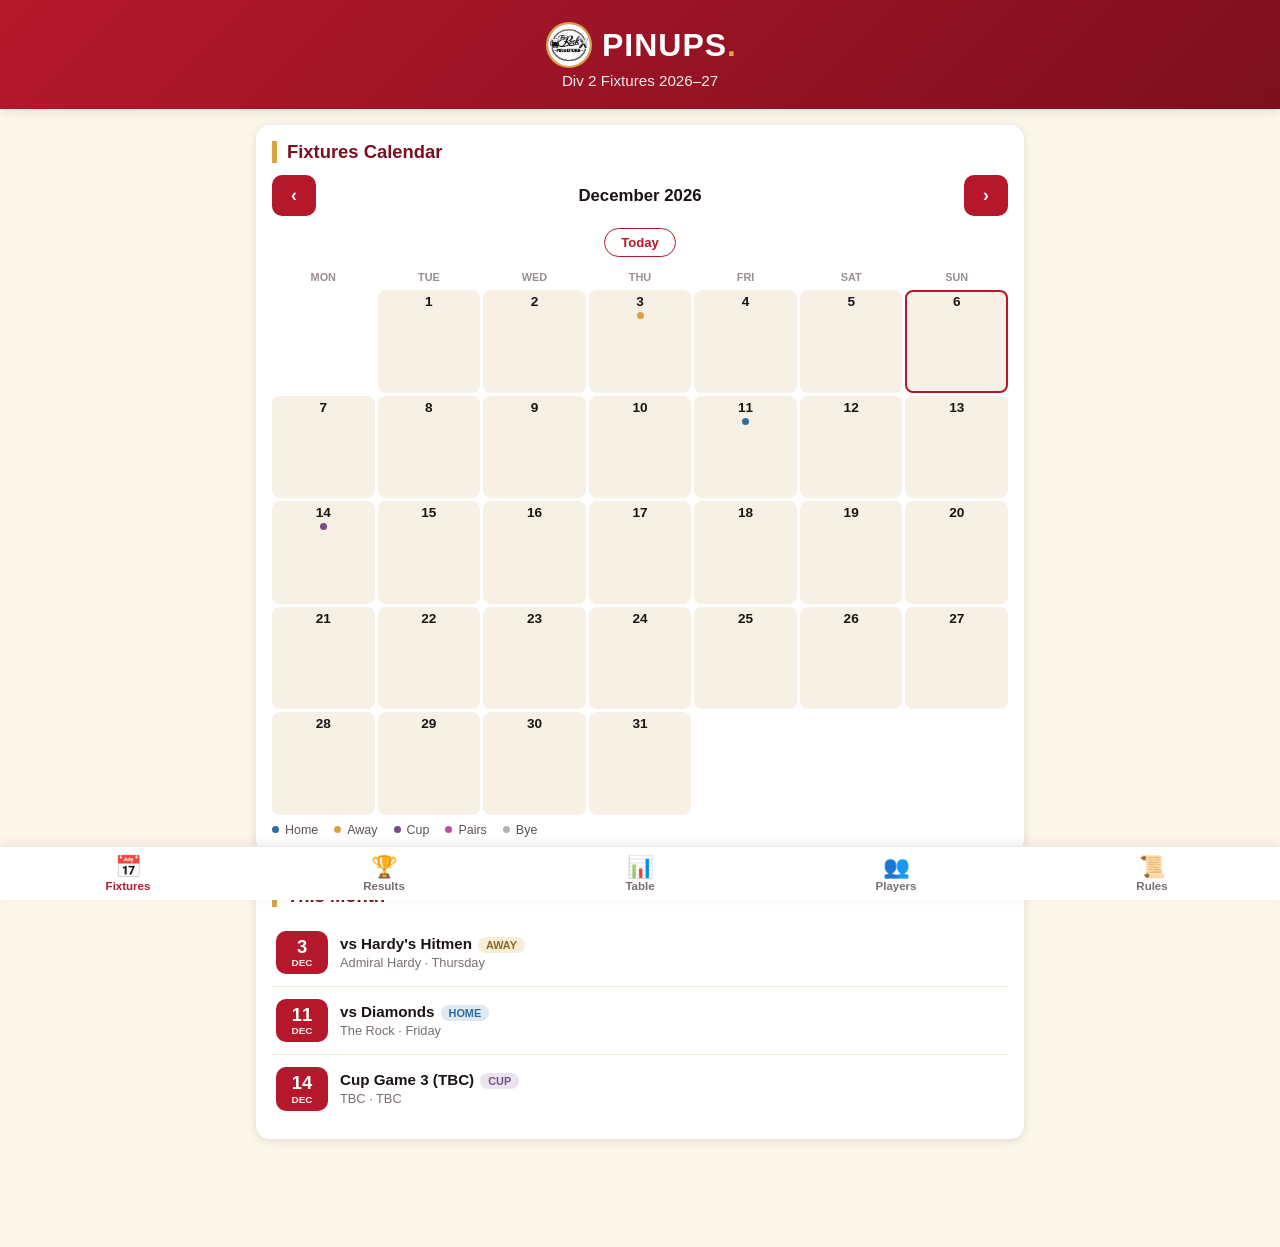
==== index.html @ 0aea56c9 "Revert: Pinups scored 457 for 13 Nov match, won by 15" ====
<!DOCTYPE html>
<html lang="en">
<head>
<meta charset="UTF-8" />
<meta name="viewport" content="width=device-width, initial-scale=1, viewport-fit=cover" />
<title>Pinups — Fixtures</title>
<link rel="stylesheet" href="assets/css/style.css?v=1" />
<link rel="icon" href="assets/img/favicon-32.png" sizes="32x32" />
<link rel="icon" href="assets/img/favicon-192.png" sizes="192x192" />
<link rel="apple-touch-icon" href="assets/img/favicon-180.png" />
<link rel="shortcut icon" href="assets/img/favicon.ico" />
</head>
<body>

<header class="site-header">
  <div class="header-row">
    <img src="assets/img/logo.png" alt="The Rock Pub & Kitchen" class="site-logo" />
    <p class="brand">Pinups<span class="dot">.</span></p>
  </div>
  <p class="subtitle">Div 2 Fixtures 2026&ndash;27</p>
</header>

<main>
  <div class="card">
    <h2 class="section-title">Fixtures Calendar</h2>
    <div class="cal-nav">
      <button id="cal-prev" aria-label="Previous month">&#8249;</button>
      <div id="cal-month-label" class="cal-month-label">Month Year</div>
      <button id="cal-next" aria-label="Next month">&#8250;</button>
    </div>
    <button id="cal-today" class="cal-today-btn">Today</button>
    <div id="cal-grid" class="cal-grid"></div>
    <div class="legend">
      <span class="legend-item"><span class="dot home"></span> Home</span>
      <span class="legend-item"><span class="dot away"></span> Away</span>
      <span class="legend-item"><span class="dot cup"></span> Cup</span>
      <span class="legend-item"><span class="dot pairs"></span> Pairs</span>
      <span class="legend-item"><span class="dot bye"></span> Bye</span>
    </div>
  </div>

  <div class="card">
    <h2 class="section-title">This Month</h2>
    <div id="cal-agenda"></div>
  </div>
</main>

<nav class="tab-nav">
  <a href="index.html" class="active"><span class="icon">&#128197;</span>Fixtures</a>
  <a href="results.html"><span class="icon">&#127942;</span>Results</a>
  <a href="table.html"><span class="icon">&#128202;</span>Table</a>
  <a href="players.html"><span class="icon">&#128101;</span>Players</a>
  <a href="rules.html"><span class="icon">&#128220;</span>Rules</a>
</nav>

<script src="assets/js/fixtures-data.js?v=3"></script>
<script src="assets/js/results-data.js?v=15"></script>
<script src="assets/js/calendar.js?v=3"></script>
</body>
</html>
---- assets/css/style.css ----
:root {
  --pinups-red: #b5182b;
  --pinups-red-dark: #7d0f1e;
  --pinups-cream: #fdf6ea;
  --pinups-black: #1c1414;
  --pinups-gold: #d9a441;
  --pinups-blue: #2c6e9e;
  --pinups-purple: #7a4b8c;
  --radius: 14px;
  --shadow: 0 2px 10px rgba(28, 20, 20, 0.12);
}

* {
  box-sizing: border-box;
}

html {
  -webkit-text-size-adjust: 100%;
}

body {
  margin: 0;
  font-family: -apple-system, BlinkMacSystemFont, "Segoe UI", Roboto, Helvetica, Arial, sans-serif;
  background: var(--pinups-cream);
  color: var(--pinups-black);
  padding-bottom: 76px; /* space for bottom tab nav */
  -webkit-font-smoothing: antialiased;
}

a {
  color: inherit;
}

/* ---------- Header ---------- */
.site-header {
  background: linear-gradient(135deg, var(--pinups-red), var(--pinups-red-dark));
  color: #fff;
  padding: 22px 18px 20px;
  text-align: center;
  box-shadow: var(--shadow);
}

.site-header .header-row {
  display: flex;
  align-items: center;
  justify-content: center;
  gap: 10px;
}

.site-header .site-logo {
  width: 46px;
  height: 46px;
  border-radius: 50%;
  background: #fff;
  border: 2px solid var(--pinups-gold);
  object-fit: cover;
  flex-shrink: 0;
}

.site-header .brand {
  font-size: 2rem;
  font-weight: 800;
  letter-spacing: 1px;
  margin: 0;
  text-transform: uppercase;
}

.site-header .brand .dot {
  color: var(--pinups-gold);
}

.site-header .subtitle {
  margin: 4px 0 0;
  font-size: 0.95rem;
  opacity: 0.92;
  font-weight: 500;
}

/* ---------- Main content ---------- */
main {
  max-width: 720px;
  margin: 0 auto;
  padding: 16px;
}

.card {
  background: #fff;
  border-radius: var(--radius);
  box-shadow: var(--shadow);
  padding: 16px;
  margin-bottom: 16px;
}

h2.section-title {
  font-size: 1.15rem;
  margin: 0 0 12px;
  color: var(--pinups-red-dark);
  border-left: 5px solid var(--pinups-gold);
  padding-left: 10px;
}

/* ---------- Bottom tab nav ---------- */
.tab-nav {
  position: fixed;
  bottom: 0;
  left: 0;
  right: 0;
  display: flex;
  background: #fff;
  border-top: 1px solid rgba(0, 0, 0, 0.08);
  box-shadow: 0 -2px 10px rgba(0, 0, 0, 0.08);
  z-index: 50;
  padding-bottom: env(safe-area-inset-bottom, 0);
}

.tab-nav a {
  flex: 1;
  text-align: center;
  text-decoration: none;
  color: #7a6f6f;
  font-size: 0.72rem;
  font-weight: 600;
  padding: 9px 4px 8px;
  display: flex;
  flex-direction: column;
  align-items: center;
  gap: 2px;
}

.tab-nav a .icon {
  font-size: 1.35rem;
  line-height: 1;
}

.tab-nav a.active {
  color: var(--pinups-red);
}

/* ---------- Calendar ---------- */
.cal-nav {
  display: flex;
  align-items: center;
  justify-content: space-between;
  margin-bottom: 12px;
}

.cal-nav button {
  background: var(--pinups-red);
  color: #fff;
  border: none;
  border-radius: 10px;
  padding: 10px 16px;
  font-size: 1.1rem;
  font-weight: 700;
  min-width: 44px;
}

.cal-nav .cal-month-label {
  font-weight: 800;
  font-size: 1.05rem;
  color: var(--pinups-black);
  text-align: center;
}

.cal-today-btn {
  display: block;
  margin: 0 auto 14px;
  background: none;
  border: 1.5px solid var(--pinups-red);
  color: var(--pinups-red);
  border-radius: 20px;
  padding: 6px 16px;
  font-size: 0.82rem;
  font-weight: 700;
}

.cal-grid {
  display: grid;
  grid-template-columns: repeat(7, 1fr);
  gap: 3px;
  margin-bottom: 6px;
}

.cal-weekday {
  text-align: center;
  font-size: 0.68rem;
  font-weight: 700;
  color: #9a8f8f;
  padding-bottom: 4px;
  text-transform: uppercase;
}

.cal-day {
  aspect-ratio: 1 / 1;
  border-radius: 8px;
  background: #f7f0e4;
  display: flex;
  flex-direction: column;
  align-items: center;
  justify-content: flex-start;
  padding-top: 4px;
  font-size: 0.78rem;
  font-weight: 600;
  color: var(--pinups-black);
  position: relative;
}

.cal-day.empty {
  background: transparent;
}

.cal-day.today {
  outline: 2px solid var(--pinups-red);
  outline-offset: -2px;
}

.cal-day .dots {
  display: flex;
  gap: 2px;
  margin-top: 3px;
  flex-wrap: wrap;
  justify-content: center;
}

.dot {
  width: 7px;
  height: 7px;
  border-radius: 50%;
  display: inline-block;
}

.dot.home { background: var(--pinups-blue); }
.dot.away { background: var(--pinups-gold); }
.dot.cup { background: var(--pinups-purple); }
.dot.pairs { background: #c04fa0; }
.dot.bye { background: #b7b0b0; }
.dot.played { opacity: 0.35; }

.legend {
  display: flex;
  flex-wrap: wrap;
  gap: 10px 16px;
  font-size: 0.78rem;
  margin-top: 8px;
  color: #5c5252;
}

.legend .legend-item {
  display: flex;
  align-items: center;
  gap: 6px;
}

/* ---------- Agenda list ---------- */
.agenda-item {
  display: flex;
  align-items: center;
  gap: 12px;
  padding: 12px 4px;
  border-bottom: 1px solid #f0e8d8;
}

.agenda-item:last-child {
  border-bottom: none;
}

.agenda-item.played {
  opacity: 0.55;
}

.agenda-item.played .agenda-date {
  background: #b7b0b0;
}

.agenda-item.played .agenda-title {
  text-decoration: line-through;
}

.agenda-date {
  width: 52px;
  flex-shrink: 0;
  text-align: center;
  background: var(--pinups-red);
  color: #fff;
  border-radius: 10px;
  padding: 6px 0;
}

.agenda-date .d {
  font-size: 1.15rem;
  font-weight: 800;
  line-height: 1.1;
}

.agenda-date .m {
  font-size: 0.62rem;
  text-transform: uppercase;
  font-weight: 700;
  opacity: 0.9;
}

.agenda-body {
  flex: 1;
  min-width: 0;
}

.agenda-title {
  font-weight: 700;
  font-size: 0.95rem;
  margin: 0 0 2px;
}

.agenda-meta {
  font-size: 0.8rem;
  color: #7a6f6f;
}

.badge {
  display: inline-block;
  font-size: 0.68rem;
  font-weight: 700;
  padding: 2px 8px;
  border-radius: 12px;
  text-transform: uppercase;
  margin-left: 6px;
}

.badge.home { background: rgba(44, 110, 158, 0.15); color: var(--pinups-blue); }
.badge.away { background: rgba(217, 164, 65, 0.2); color: #8a6a1f; }
.badge.cup { background: rgba(122, 75, 140, 0.15); color: var(--pinups-purple); }
.badge.pairs { background: rgba(192, 79, 160, 0.15); color: #a13b85; }
.badge.bye { background: rgba(0,0,0,0.08); color: #6c6262; }

.empty-month {
  text-align: center;
  color: #9a8f8f;
  padding: 24px 8px;
  font-size: 0.9rem;
}

/* ---------- Rules page ---------- */
.merv-banner {
  background: var(--pinups-black);
  color: var(--pinups-gold);
  border-radius: var(--radius);
  padding: 20px 16px;
  text-align: center;
  margin-bottom: 16px;
}

.merv-banner .merv-quote {
  font-size: 1.5rem;
  font-weight: 900;
  line-height: 1.25;
  text-transform: uppercase;
  margin: 0 0 14px;
}

.merv-banner img {
  width: 150px;
  height: 150px;
  object-fit: cover;
  border-radius: 50%;
  border: 4px solid var(--pinups-gold);
  display: block;
  margin: 0 auto;
}

.merv-banner .merv-caption {
  margin-top: 8px;
  font-size: 0.75rem;
  color: #d8c9a0;
  font-style: italic;
}

details.rule-section {
  border-bottom: 1px solid #f0e8d8;
  padding: 10px 2px;
}

details.rule-section:last-child {
  border-bottom: none;
}

details.rule-section > summary {
  font-weight: 700;
  cursor: pointer;
  color: var(--pinups-red-dark);
  list-style: none;
  display: flex;
  justify-content: space-between;
  align-items: center;
  padding: 4px 2px;
}

details.rule-section > summary::-webkit-details-marker {
  display: none;
}

details.rule-section > summary::after {
  content: "+";
  font-size: 1.3rem;
  color: var(--pinups-red);
  font-weight: 400;
}

details.rule-section[open] > summary::after {
  content: "\2212";
}

.rule-list {
  margin: 10px 0 4px;
  padding-left: 18px;
}

.rule-list li {
  margin-bottom: 10px;
  font-size: 0.92rem;
  line-height: 1.45;
}

/* ---------- Players page ---------- */
.players-grid {
  display: grid;
  grid-template-columns: repeat(2, 1fr);
  gap: 14px;
}

.player-card {
  background: #fff;
  border-radius: var(--radius);
  box-shadow: var(--shadow);
  padding: 14px 10px;
  text-align: center;
}

.player-avatar {
  width: 72px;
  height: 72px;
  border-radius: 50%;
  margin: 0 auto 10px;
  display: flex;
  align-items: center;
  justify-content: center;
  font-size: 1.4rem;
  font-weight: 800;
  color: #fff;
  background: linear-gradient(135deg, var(--pinups-red), var(--pinups-gold));
}

.player-avatar-photo {
  object-fit: cover;
  display: block;
}

.player-name {
  font-weight: 700;
  font-size: 0.95rem;
  margin: 0;
}

.player-title {
  display: inline-block;
  font-size: 0.65rem;
  font-weight: 700;
  text-transform: uppercase;
  letter-spacing: 0.3px;
  color: var(--pinups-red-dark);
  background: rgba(181, 24, 43, 0.1);
  border-radius: 10px;
  padding: 2px 8px;
  margin-top: 4px;
}

.player-role {
  font-size: 0.72rem;
  color: #9a8f8f;
  margin-top: 2px;
}

@media (min-width: 480px) {
  .players-grid {
    grid-template-columns: repeat(3, 1fr);
  }
}

/* ---------- Results empty state ---------- */
.empty-state {
  text-align: center;
  padding: 48px 16px;
}

.empty-state .emoji {
  font-size: 2.6rem;
  margin-bottom: 12px;
}

.empty-state p {
  color: #7a6f6f;
  font-size: 0.95rem;
}

/* ---------- Results match cards ---------- */
.result-meta {
  font-size: 0.75rem;
  color: #9a8f8f;
  text-align: center;
  margin-bottom: 10px;
}

.result-score-row {
  display: flex;
  align-items: center;
  justify-content: center;
  gap: 14px;
  margin-bottom: 16px;
}

.result-team {
  display: flex;
  align-items: baseline;
  gap: 8px;
  flex: 1;
}

.result-team:last-child {
  flex-direction: row-reverse;
}

.result-team-name {
  font-size: 0.85rem;
  font-weight: 700;
  color: var(--pinups-black);
}

.result-team-score {
  font-size: 1.8rem;
  font-weight: 800;
  color: var(--pinups-red-dark);
}

.result-badge {
  flex-shrink: 0;
  font-size: 0.68rem;
  font-weight: 800;
  text-transform: uppercase;
  padding: 4px 10px;
  border-radius: 12px;
  white-space: nowrap;
}

.result-badge.win { background: rgba(44, 158, 94, 0.15); color: #1e7a4c; }
.result-badge.loss { background: rgba(181, 24, 43, 0.12); color: var(--pinups-red-dark); }
.result-badge.draw { background: rgba(217, 164, 65, 0.2); color: #8a6a1f; }

.result-table-wrap {
  overflow-x: auto;
  -webkit-overflow-scrolling: touch;
}

.result-table {
  width: 100%;
  border-collapse: collapse;
  font-size: 0.82rem;
}

.result-table th,
.result-table td {
  padding: 8px 6px;
  text-align: center;
  border-bottom: 1px solid #f0e8d8;
  white-space: nowrap;
}

.result-table th:first-child,
.result-table td:first-child {
  text-align: left;
}

.result-table th {
  font-size: 0.68rem;
  text-transform: uppercase;
  color: #9a8f8f;
  font-weight: 700;
}

.result-table td:first-child {
  font-weight: 700;
}

.result-table tbody tr:last-child td {
  border-bottom: none;
}

/* ---------- League table ---------- */
.league-table tr.pinups-row td {
  background: rgba(181, 24, 43, 0.1);
  font-weight: 700;
  color: var(--pinups-red-dark);
}

.league-footnote {
  margin: 10px 2px 0;
  font-size: 0.75rem;
  color: #9a8f8f;
}

/* ---------- Clubs ---------- */
.club {
  padding: 10px 2px;
  border-bottom: 1px solid #f0e8d8;
}

.club:last-child {
  border-bottom: none;
}

.club-name {
  font-weight: 700;
  font-size: 0.95rem;
  margin: 0 0 2px;
  color: var(--pinups-red-dark);
}

.club-desc {
  font-size: 0.78rem;
  color: #9a8f8f;
  margin: 0 0 8px;
}

.club-members {
  display: flex;
  flex-wrap: wrap;
  gap: 6px;
}

.club-member {
  display: inline-block;
  font-size: 0.82rem;
  font-weight: 700;
  padding: 4px 12px;
  border-radius: 14px;
  background: rgba(217, 164, 65, 0.18);
  color: #8a6a1f;
}

/* ---------- Wider screens: show top nav too ---------- */
@media (min-width: 700px) {
  main {
    max-width: 800px;
  }
  .cal-day {
    font-size: 0.85rem;
  }
}
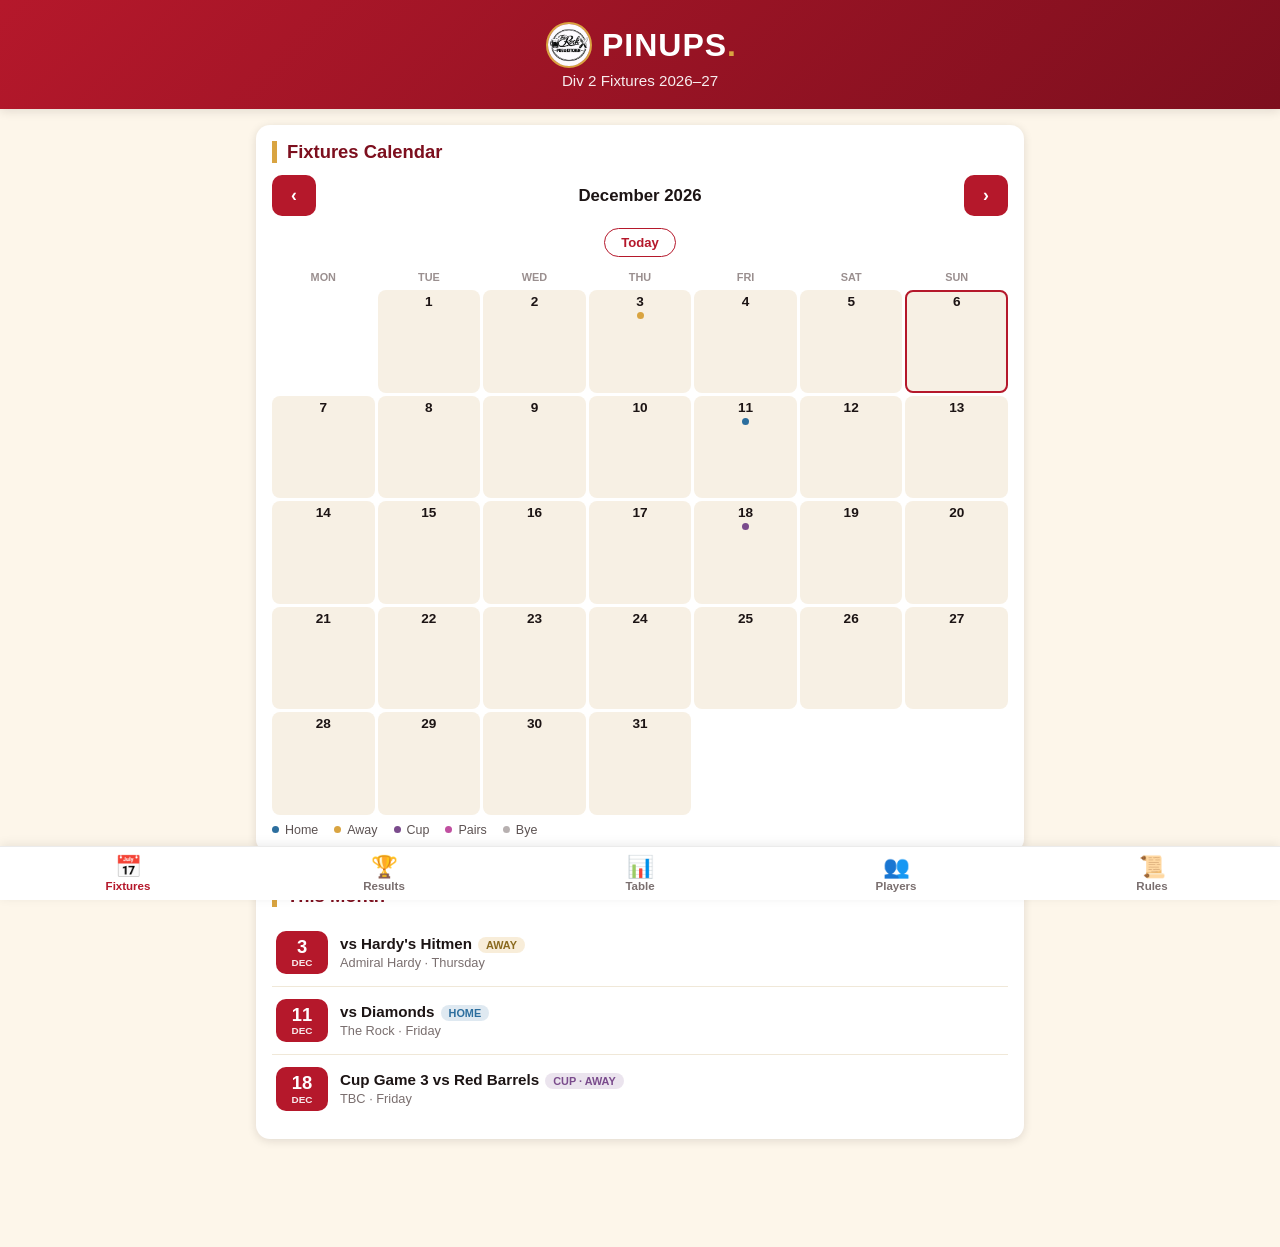
==== commit a23f01c1: "Resolve Cup Game 3: Red Barrels away, Fri 18 Dec" ====
--- a/index.html
+++ b/index.html
@@ -53,7 +53,7 @@
   <a href="rules.html"><span class="icon">&#128220;</span>Rules</a>
 </nav>
 
-<script src="assets/js/fixtures-data.js?v=3"></script>
+<script src="assets/js/fixtures-data.js?v=4"></script>
 <script src="assets/js/results-data.js?v=15"></script>
 <script src="assets/js/calendar.js?v=3"></script>
 </body>
